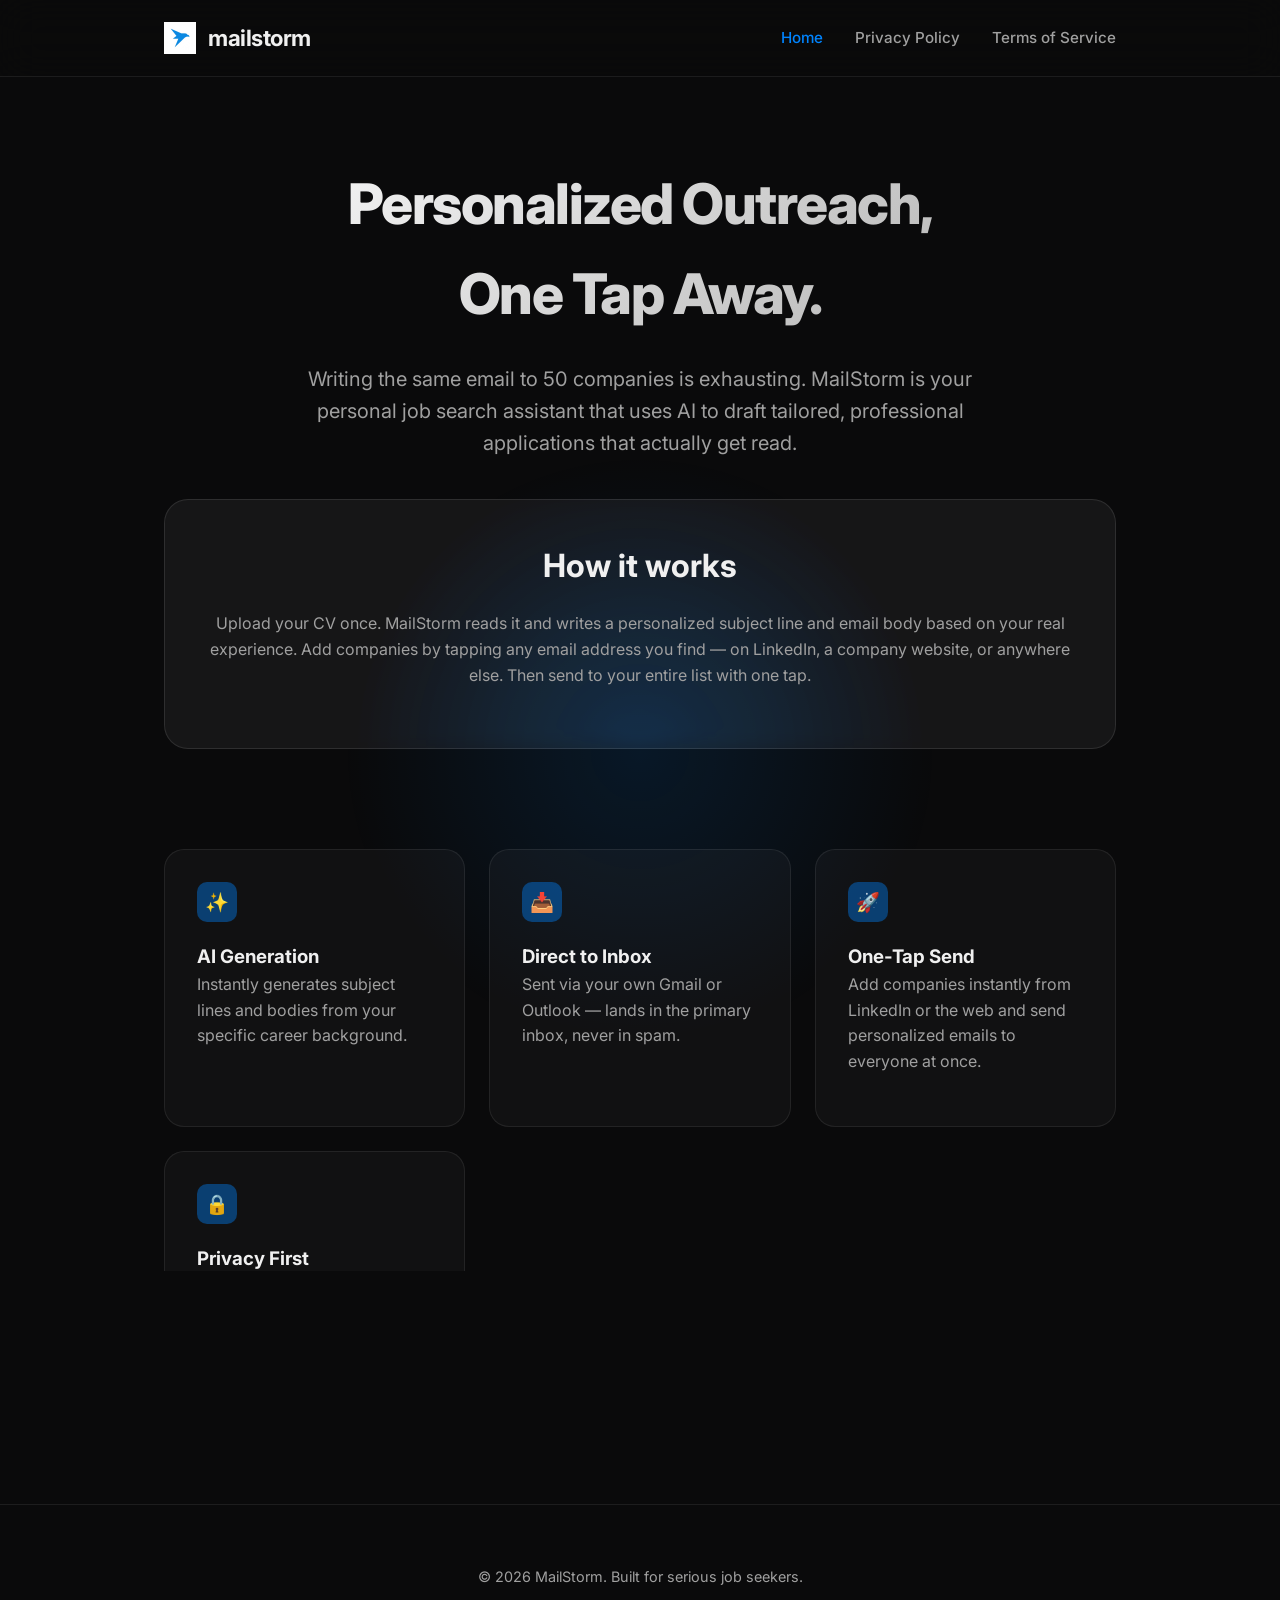
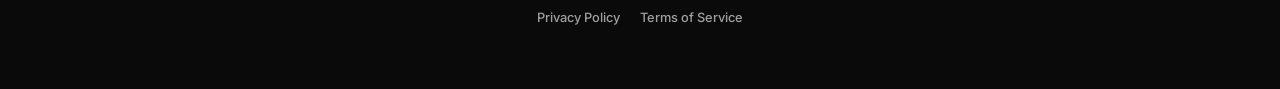
==== index.html @ 72296cf5 "Initial commit" ====
<!DOCTYPE html>
<html lang="en">
<head>
    <meta charset="UTF-8">
    <meta name="viewport" content="width=device-width, initial-scale=1.0">
    <title>MailStorm | AI-Powered Job Applications</title>
    <meta name="description" content="Land your dream job with AI-powered personalized emails. Send professional applications directly from your inbox.">
    <link rel="stylesheet" href="style.css">
    <link rel="preconnect" href="https://fonts.googleapis.com">
    <link rel="preconnect" href="https://fonts.gstatic.com" crossorigin>
    <link href="https://fonts.googleapis.com/css2?family=Inter:wght@400;500;700;800&display=swap" rel="stylesheet">
</head>
<body>
    <nav>
        <div class="container nav-content">
            <a href="index.html" class="logo-group">
                <img src="logo.png" alt="MailStorm Logo" class="logo-img">
                <span>mailstorm</span>
            </a>
            <div class="nav-links">
                <a href="index.html" class="nav-link active">Home</a>
                <a href="privacy.html" class="nav-link">Privacy Policy</a>
                <a href="terms.html" class="nav-link">Terms of Service</a>
            </div>
        </div>
    </nav>

    <main class="container">
        <section class="hero animate-fade">
            <h1>Personalized Outreach,<br>One Tap Away.</h1>
            <p class="hero-sub">Writing the same email to 50 companies is exhausting. MailStorm is your personal job search assistant that uses AI to draft tailored, professional applications that actually get read.</p>
            
            <div class="card">
                <h2>How it works</h2>
                <p>Upload your CV once. MailStorm reads it and writes a personalized subject line and email body based on your real experience. Add companies by tapping any email address you find — on LinkedIn, a company website, or anywhere else. Then send to your entire list with one tap.</p>
            </div>

            <div class="features-grid">
                <div class="feature-item">
                    <div class="feature-icon">✨</div>
                    <h3>AI Generation</h3>
                    <p>Instantly generates subject lines and bodies from your specific career background.</p>
                </div>
                <div class="feature-item">
                    <div class="feature-icon">📥</div>
                    <h3>Direct to Inbox</h3>
                    <p>Sent via your own Gmail or Outlook — lands in the primary inbox, never in spam.</p>
                </div>
                <div class="feature-item">
                    <div class="feature-icon">🚀</div>
                    <h3>One-Tap Send</h3>
                    <p>Add companies instantly from LinkedIn or the web and send personalized emails to everyone at once.</p>
                </div>
                <div class="feature-item">
                    <div class="feature-icon">🔒</div>
                    <h3>Privacy First</h3>
                    <p>Your CV stays on your device. Emails are sent through official OAuth. We never see your data.</p>
                </div>
            </div>
        </section>
    </main>

    <footer>
        <div class="container">
            <p>&copy; 2026 MailStorm. Built for serious job seekers.</p>
            <div style="margin-top: 10px; display: flex; justify-content: center; gap: 20px;">
                <a href="privacy.html" class="nav-link" style="font-size: 0.8rem;">Privacy Policy</a>
                <a href="terms.html" class="nav-link" style="font-size: 0.8rem;">Terms of Service</a>
            </div>
        </div>
    </footer>
</body>
</html>
---- style.css ----
:root {
  --primary: #0084FF;
  --primary-glow: rgba(0, 132, 255, 0.4);
  --bg: #0A0A0B;
  --card-bg: rgba(255, 255, 255, 0.03);
  --text: #F0F0F0;
  --text-muted: #A0A0A0;
  --border: rgba(255, 255, 255, 0.08);
  --glass: rgba(255, 255, 255, 0.05);
  --glass-border: rgba(255, 255, 255, 0.1);
}

* {
  box-sizing: border-box;
  margin: 0;
  padding: 0;
}

body {
  font-family: 'Inter', system-ui, -apple-system, sans-serif;
  background-color: var(--bg);
  color: var(--text);
  line-height: 1.6;
  overflow-x: hidden;
}

/* Glassmorphism Navigation */
nav {
  position: fixed;
  top: 0;
  width: 100%;
  padding: 20px 0;
  background: rgba(10, 10, 11, 0.8);
  backdrop-filter: blur(20px);
  -webkit-backdrop-filter: blur(20px);
  border-bottom: 1px solid var(--border);
  z-index: 1000;
}

.container {
  max-width: 1000px;
  margin: 0 auto;
  padding: 0 24px;
}

.nav-content {
  display: flex;
  justify-content: space-between;
  align-items: center;
}

.logo-group {
  display: flex;
  align-items: center;
  gap: 12px;
  font-weight: 700;
  font-size: 1.4rem;
  letter-spacing: -0.5px;
  color: var(--text);
  text-decoration: none;
}

.logo-img {
  width: 32px;
  height: 32px;
}

.nav-links {
  display: flex;
  gap: 32px;
}

.nav-link {
  color: var(--text-muted);
  text-decoration: none;
  font-size: 0.95rem;
  font-weight: 500;
  transition: color 0.2s ease;
}

.nav-link:hover, .nav-link.active {
  color: var(--primary);
}

/* Hero Section */
.hero {
  padding: 160px 0 100px;
  text-align: center;
  position: relative;
}

.hero::before {
  content: '';
  position: absolute;
  top: 50%;
  left: 50%;
  transform: translate(-50%, -50%);
  width: 600px;
  height: 600px;
  background: radial-gradient(circle, var(--primary-glow) 0%, transparent 70%);
  z-index: -1;
  opacity: 0.3;
}

h1 {
  font-size: 3.5rem;
  font-weight: 800;
  letter-spacing: -1.5px;
  margin-bottom: 24px;
  background: linear-gradient(135deg, #FFF 0%, #AAA 100%);
  -webkit-background-clip: text;
  -webkit-text-fill-color: transparent;
}

.hero-sub {
  font-size: 1.25rem;
  color: var(--text-muted);
  max-width: 700px;
  margin: 0 auto 40px;
}

/* Cards & Content */
.card {
  background: var(--glass);
  border: 1px solid var(--glass-border);
  border-radius: 24px;
  padding: 40px;
  backdrop-filter: blur(10px);
  -webkit-backdrop-filter: blur(10px);
  margin-bottom: 100px;
}

.legal-card {
  margin-top: 140px;
  padding: 60px;
}

h2 {
  font-size: 2rem;
  margin-bottom: 20px;
}

p {
  margin-bottom: 20px;
  color: var(--text-muted);
}

.features-grid {
  display: grid;
  grid-template-columns: repeat(auto-fit, minmax(280px, 1fr));
  gap: 24px;
  margin-top: 60px;
}

.feature-item {
  background: var(--card-bg);
  border: 1px solid var(--border);
  border-radius: 20px;
  padding: 32px;
  text-align: left;
  transition: transform 0.2s ease, border-color 0.2s ease;
}

.feature-item:hover {
  transform: translateY(-5px);
  border-color: var(--primary);
}

.feature-icon {
  width: 40px;
  height: 40px;
  background: var(--primary-glow);
  border-radius: 10px;
  display: flex;
  align-items: center;
  justify-content: center;
  margin-bottom: 20px;
  color: var(--primary);
  font-size: 1.2rem;
}

footer {
  padding: 60px 0;
  border-top: 1px solid var(--border);
  text-align: center;
  color: var(--text-muted);
  font-size: 0.9rem;
}

/* Animations */
@keyframes fadeIn {
  from { opacity: 0; transform: translateY(20px); }
  to { opacity: 1; transform: translateY(0); }
}

.animate-fade {
  animation: fadeIn 0.8s ease forwards;
}

@media (max-width: 768px) {
  h1 { font-size: 2.5rem; }
  .legal-card { padding: 30px; }
  .nav-links { display: none; }
}
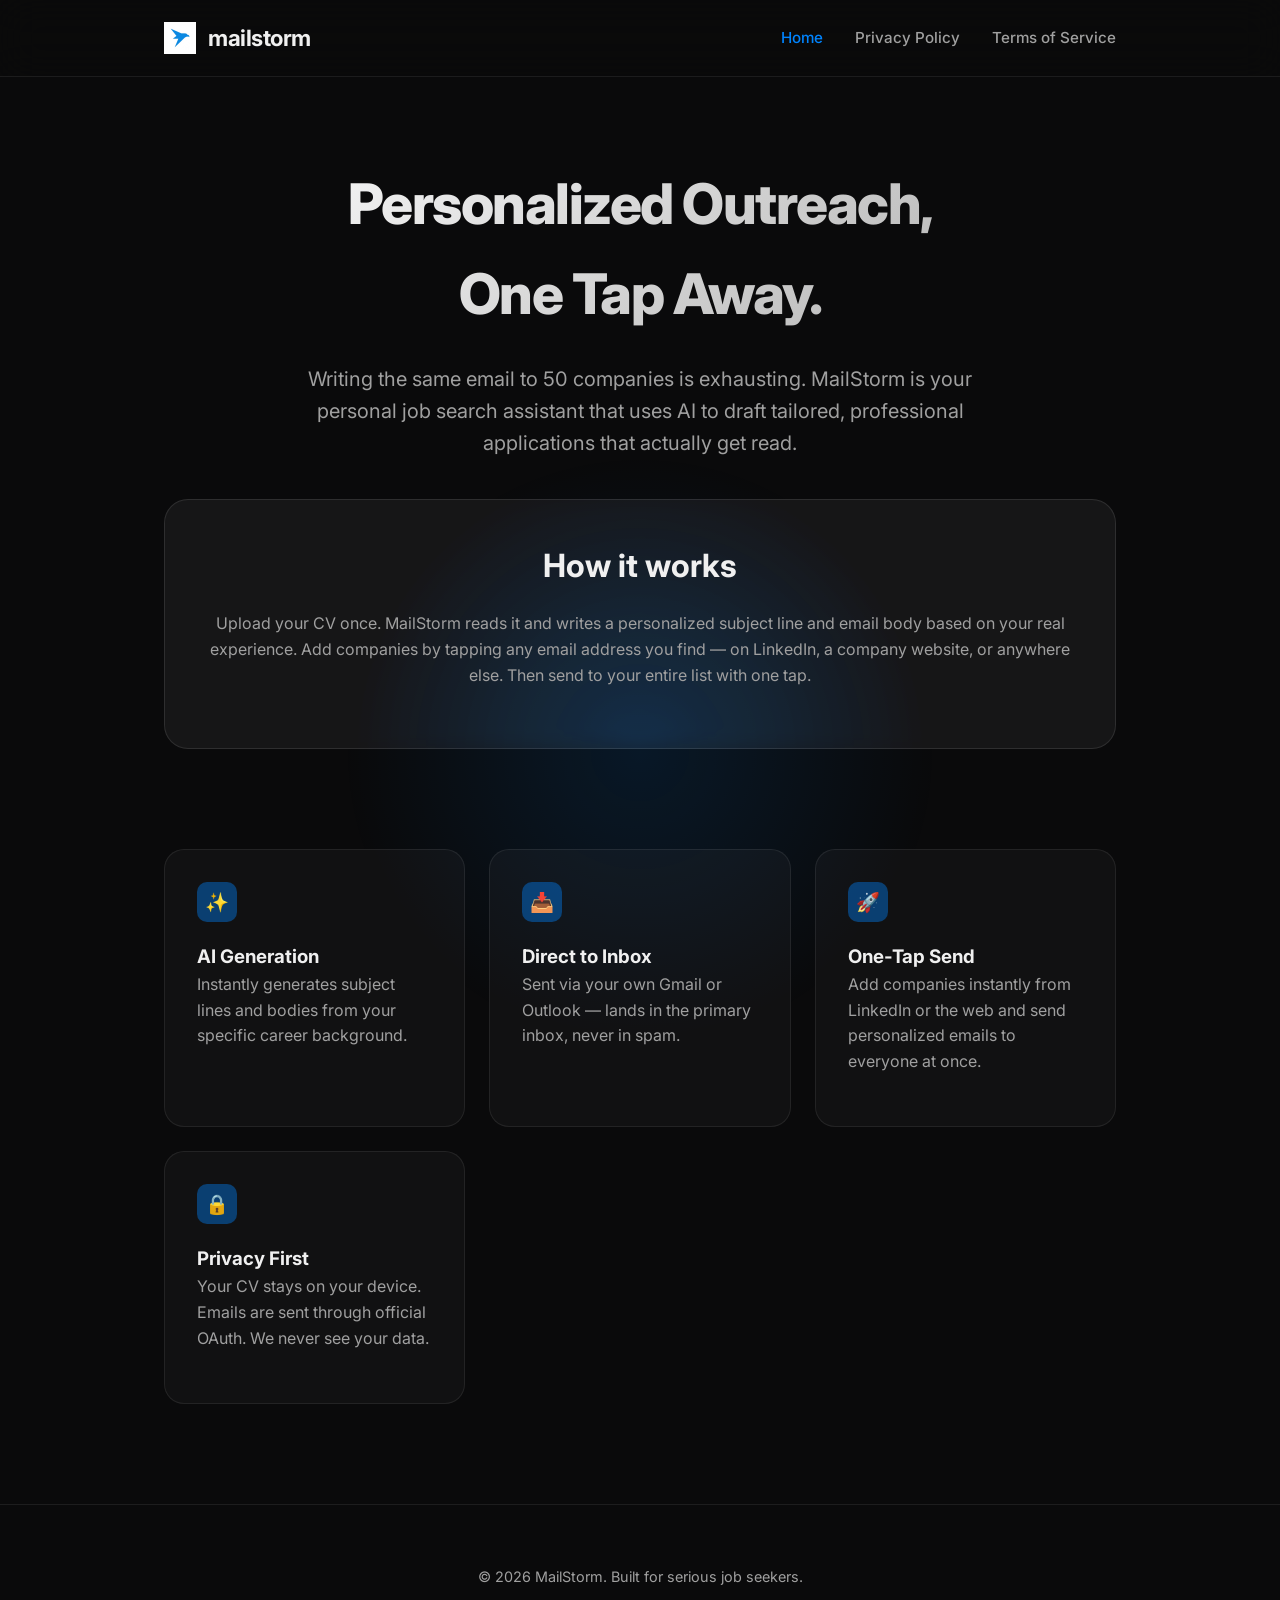
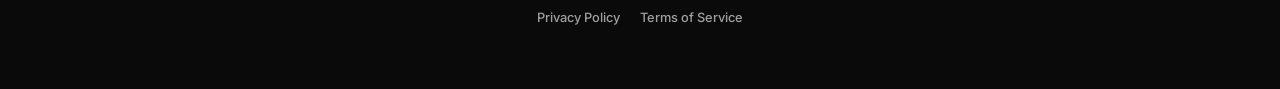
==== commit 56c08800: "Update index.html" ====
--- a/index.html
+++ b/index.html
@@ -1,15 +1,19 @@
 <!DOCTYPE html>
 <html lang="en">
+
 <head>
     <meta charset="UTF-8">
     <meta name="viewport" content="width=device-width, initial-scale=1.0">
+    <meta name="google-site-verification" content="KiVf64rWlZVR3kOB_G3copdPdJ1pkEnJFAHZWvOTnaM" />
     <title>MailStorm | AI-Powered Job Applications</title>
-    <meta name="description" content="Land your dream job with AI-powered personalized emails. Send professional applications directly from your inbox.">
+    <meta name="description"
+        content="Land your dream job with AI-powered personalized emails. Send professional applications directly from your inbox.">
     <link rel="stylesheet" href="style.css">
     <link rel="preconnect" href="https://fonts.googleapis.com">
     <link rel="preconnect" href="https://fonts.gstatic.com" crossorigin>
     <link href="https://fonts.googleapis.com/css2?family=Inter:wght@400;500;700;800&display=swap" rel="stylesheet">
 </head>
+
 <body>
     <nav>
         <div class="container nav-content">
@@ -28,11 +32,14 @@
     <main class="container">
         <section class="hero animate-fade">
             <h1>Personalized Outreach,<br>One Tap Away.</h1>
-            <p class="hero-sub">Writing the same email to 50 companies is exhausting. MailStorm is your personal job search assistant that uses AI to draft tailored, professional applications that actually get read.</p>
-            
+            <p class="hero-sub">Writing the same email to 50 companies is exhausting. MailStorm is your personal job
+                search assistant that uses AI to draft tailored, professional applications that actually get read.</p>
+
             <div class="card">
                 <h2>How it works</h2>
-                <p>Upload your CV once. MailStorm reads it and writes a personalized subject line and email body based on your real experience. Add companies by tapping any email address you find — on LinkedIn, a company website, or anywhere else. Then send to your entire list with one tap.</p>
+                <p>Upload your CV once. MailStorm reads it and writes a personalized subject line and email body based
+                    on your real experience. Add companies by tapping any email address you find — on LinkedIn, a
+                    company website, or anywhere else. Then send to your entire list with one tap.</p>
             </div>
 
             <div class="features-grid">
@@ -49,7 +56,8 @@
                 <div class="feature-item">
                     <div class="feature-icon">🚀</div>
                     <h3>One-Tap Send</h3>
-                    <p>Add companies instantly from LinkedIn or the web and send personalized emails to everyone at once.</p>
+                    <p>Add companies instantly from LinkedIn or the web and send personalized emails to everyone at
+                        once.</p>
                 </div>
                 <div class="feature-item">
                     <div class="feature-icon">🔒</div>
@@ -70,4 +78,5 @@
         </div>
     </footer>
 </body>
-</html>
+
+</html>
